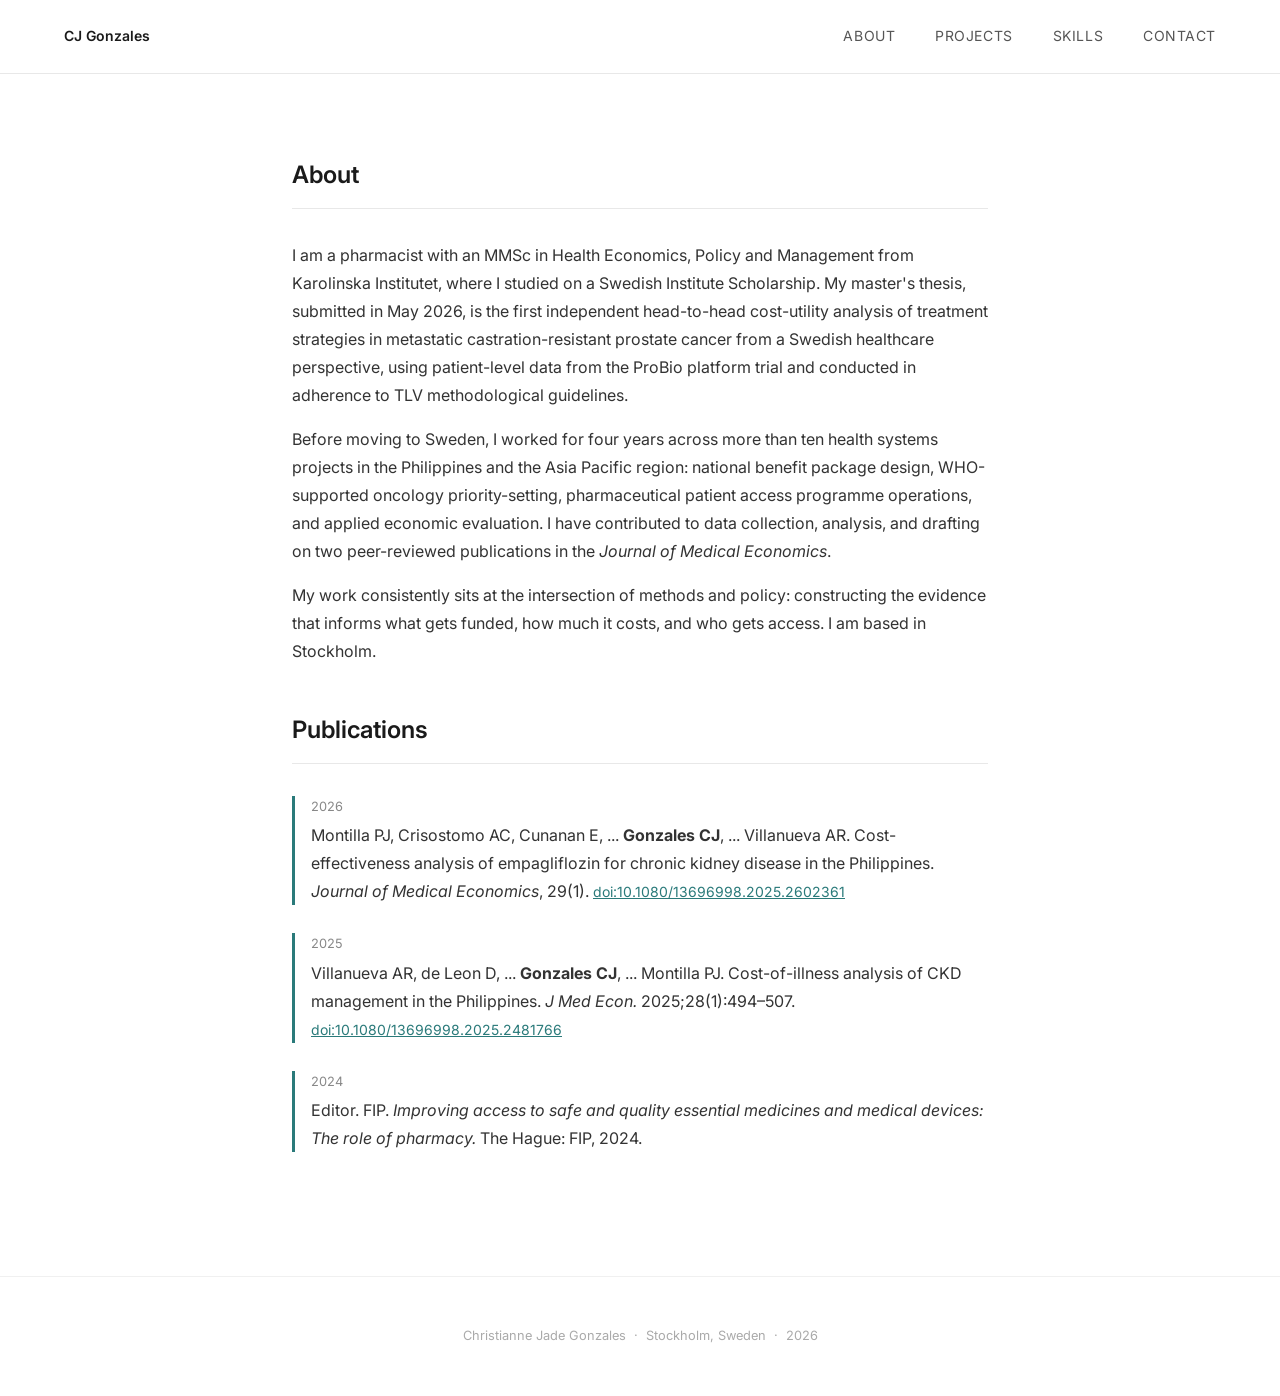
==== about.html @ 156e4b8c "Add files via upload" ====
<!DOCTYPE html>
<html lang="en">
<head>
  <meta charset="UTF-8">
  <meta name="viewport" content="width=device-width, initial-scale=1.0">
  <title>About | Christianne Jade Gonzales</title>
  <link rel="stylesheet" href="style.css">
  <link href="https://fonts.googleapis.com/css2?family=Inter:wght@300;400;600&display=swap" rel="stylesheet">
</head>
<body>

<nav>
  <a href="index.html" class="site-name">CJ Gonzales</a>
  <a href="about.html">About</a>
  <a href="projects.html">Projects</a>
  <a href="skills.html">Skills</a>
  <a href="contact.html">Contact</a>
</nav>

<main>
  <h2>About</h2>

  <p>
    I am a pharmacist with an MMSc in Health Economics, Policy and Management
    from Karolinska Institutet, where I studied on a Swedish Institute Scholarship.
    My master's thesis, submitted in May 2026, is the first independent head-to-head
    cost-utility analysis of treatment strategies in metastatic castration-resistant
    prostate cancer from a Swedish healthcare perspective, using patient-level data
    from the ProBio platform trial and conducted in adherence to TLV methodological
    guidelines.
  </p>

  <p>
    Before moving to Sweden, I worked for four years across more than ten health
    systems projects in the Philippines and the Asia Pacific region: national benefit
    package design, WHO-supported oncology priority-setting, pharmaceutical patient
    access programme operations, and applied economic evaluation. I have contributed
    to data collection, analysis, and drafting on two peer-reviewed publications in
    the <em>Journal of Medical Economics</em>.
  </p>

  <p>
    My work consistently sits at the intersection of methods and policy: constructing
    the evidence that informs what gets funded, how much it costs, and who gets access.
    I am based in Stockholm.
  </p>

  <br>

  <h2>Publications</h2>

  <div class="pub-card">
    <p class="pub-year">2026</p>
    <p>Montilla PJ, Crisostomo AC, Cunanan E, ... <strong>Gonzales CJ</strong>,
    ... Villanueva AR. Cost-effectiveness analysis of empagliflozin for chronic
    kidney disease in the Philippines. <em>Journal of Medical Economics</em>, 29(1).
    <a href="https://doi.org/10.1080/13696998.2025.2602361" target="_blank">
    doi:10.1080/13696998.2025.2602361</a></p>
  </div>

  <div class="pub-card">
    <p class="pub-year">2025</p>
    <p>Villanueva AR, de Leon D, ... <strong>Gonzales CJ</strong>, ... Montilla PJ.
    Cost-of-illness analysis of CKD management in the Philippines.
    <em>J Med Econ.</em> 2025;28(1):494–507.
    <a href="https://doi.org/10.1080/13696998.2025.2481766" target="_blank">
    doi:10.1080/13696998.2025.2481766</a></p>
  </div>

  <div class="pub-card">
    <p class="pub-year">2024</p>
    <p>Editor. FIP. <em>Improving access to safe and quality essential medicines
    and medical devices: The role of pharmacy.</em> The Hague: FIP, 2024.</p>
  </div>

</main>

<footer>
  Christianne Jade Gonzales &nbsp;·&nbsp; Stockholm, Sweden &nbsp;·&nbsp; 2026
</footer>

</body>
</html>
---- style.css ----
* {
  margin: 0;
  padding: 0;
  box-sizing: border-box;
}

body {
  font-family: 'Inter', sans-serif;
  font-size: 16px;
  color: #1a1a1a;
  background: #ffffff;
  line-height: 1.75;
}

nav {
  display: flex;
  gap: 2.5rem;
  padding: 1.5rem 4rem;
  border-bottom: 1px solid #e8e8e8;
  position: sticky;
  top: 0;
  background: #ffffff;
  z-index: 100;
}

nav a {
  text-decoration: none;
  color: #555;
  font-size: 0.875rem;
  letter-spacing: 0.04em;
  text-transform: uppercase;
}

nav a:hover { color: #2a7a7a; }

nav .site-name {
  margin-right: auto;
  font-weight: 600;
  color: #1a1a1a;
  text-transform: none;
  letter-spacing: 0;
}

main {
  max-width: 760px;
  margin: 0 auto;
  padding: 5rem 2rem 6rem;
}

.hero h1 {
  font-size: 2.6rem;
  font-weight: 600;
  line-height: 1.2;
  margin-bottom: 0.75rem;
}

.hero .role {
  color: #2a7a7a;
  font-size: 1.1rem;
  margin-bottom: 1.5rem;
}

.hero .pitch {
  color: #444;
  max-width: 580px;
  margin-bottom: 2.5rem;
  font-size: 1rem;
}

.btn-group {
  display: flex;
  gap: 1rem;
  flex-wrap: wrap;
}

.btn {
  padding: 0.75rem 1.75rem;
  background: #2a7a7a;
  color: white;
  text-decoration: none;
  font-size: 0.875rem;
  border-radius: 3px;
  display: inline-block;
}

.btn.outline {
  background: transparent;
  color: #2a7a7a;
  border: 1px solid #2a7a7a;
}

.btn:hover { background: #1f5f5f; color: white; }
.btn.outline:hover { background: #f0f9f9; }

h2 {
  font-size: 1.5rem;
  font-weight: 600;
  margin-bottom: 2rem;
  padding-bottom: 0.75rem;
  border-bottom: 1px solid #e8e8e8;
}

h3 {
  font-size: 1.05rem;
  font-weight: 600;
  margin-bottom: 0.4rem;
  margin-top: 1.5rem;
}

p {
  margin-bottom: 1rem;
  color: #333;
}

.tag {
  display: inline-block;
  font-size: 0.72rem;
  background: #f0f7f7;
  color: #2a7a7a;
  padding: 0.2rem 0.65rem;
  border-radius: 3px;
  margin-right: 0.4rem;
  margin-bottom: 0.75rem;
  letter-spacing: 0.02em;
}

.project-card {
  margin-bottom: 3rem;
  padding-bottom: 3rem;
  border-bottom: 1px solid #f0f0f0;
}

.project-card:last-child { border-bottom: none; }

.project-meta {
  font-size: 0.82rem;
  color: #888;
  margin-bottom: 0.5rem;
}

.project-link {
  font-size: 0.875rem;
  color: #2a7a7a;
  text-decoration: none;
  display: inline-block;
  margin-top: 0.75rem;
}

.project-link:hover { text-decoration: underline; }

.skills-group {
  margin-bottom: 2rem;
}

.skills-group h3 {
  font-size: 0.875rem;
  text-transform: uppercase;
  letter-spacing: 0.06em;
  color: #888;
  margin-bottom: 0.75rem;
  margin-top: 0;
}

.skills-group ul {
  list-style: none;
  padding: 0;
}

.skills-group ul li {
  padding: 0.4rem 0;
  border-bottom: 1px solid #f5f5f5;
  font-size: 0.95rem;
  color: #333;
}

.pub-card {
  margin-bottom: 1.75rem;
  padding-left: 1rem;
  border-left: 3px solid #2a7a7a;
}

.pub-card .pub-year {
  font-size: 0.8rem;
  color: #888;
  margin-bottom: 0.2rem;
}

.pub-card a { color: #2a7a7a; font-size: 0.875rem; }

footer {
  text-align: center;
  padding: 3rem 2rem;
  font-size: 0.8rem;
  color: #aaa;
  border-top: 1px solid #f0f0f0;
}
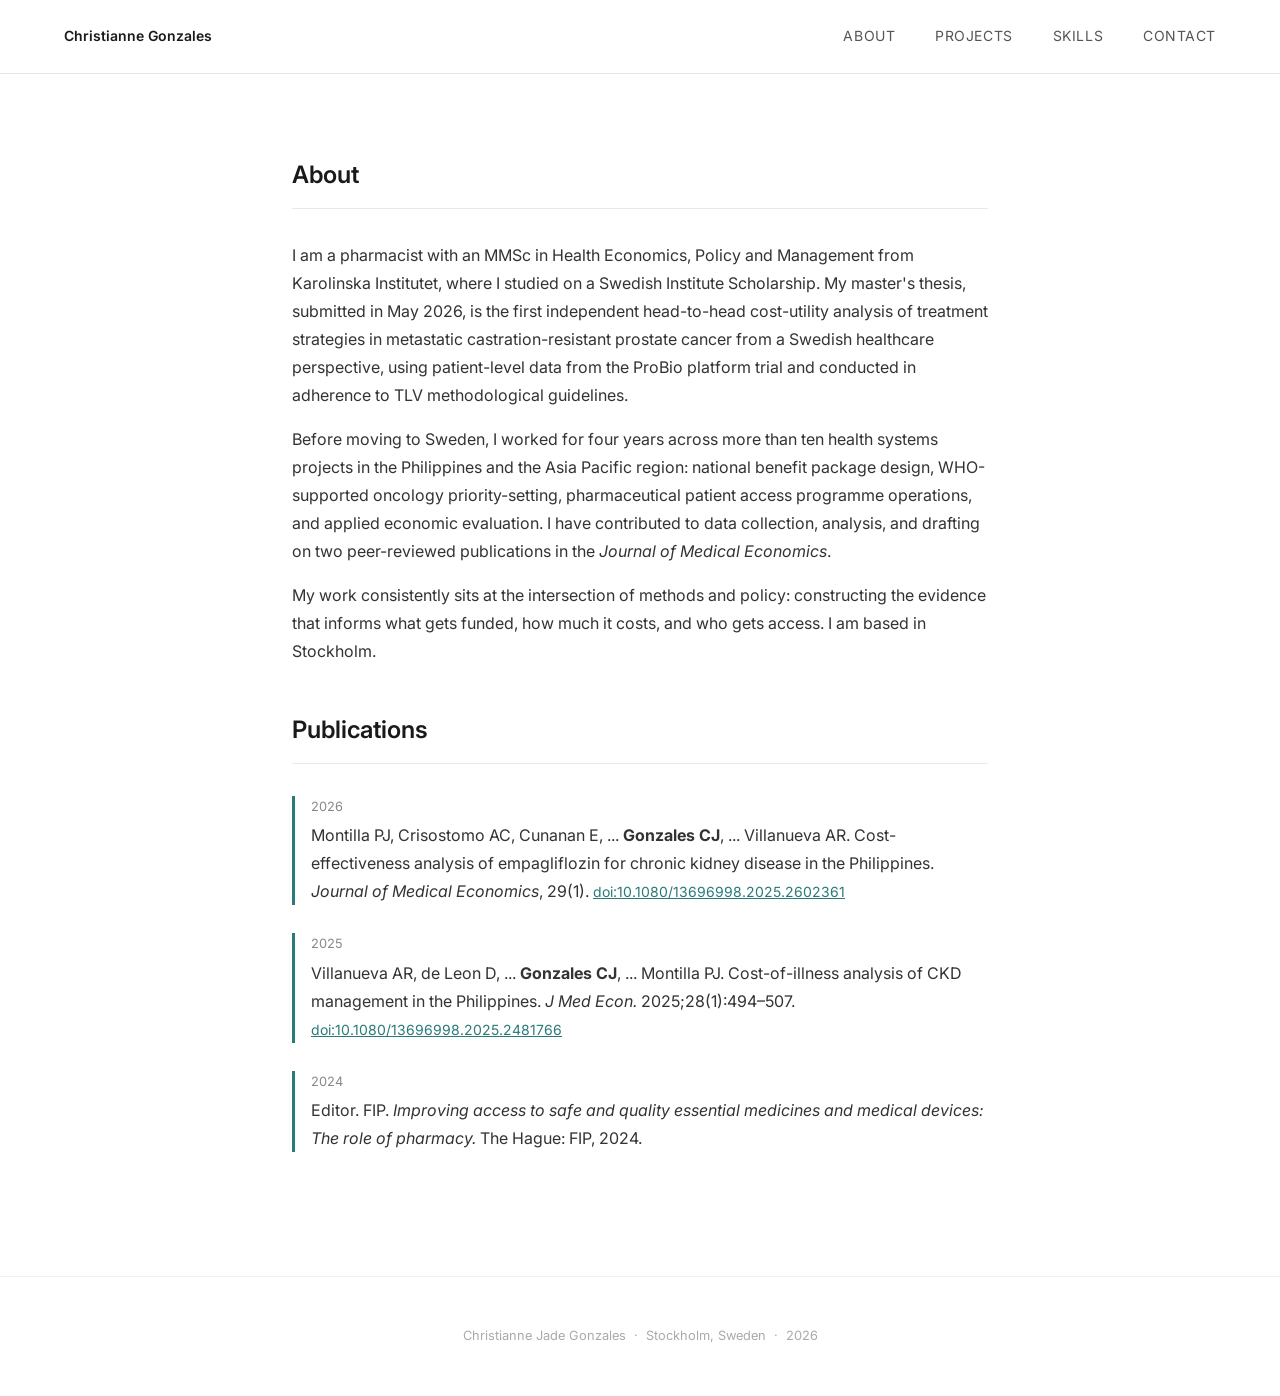
==== commit 23b5bf62: "Update about.html" ====
--- a/about.html
+++ b/about.html
@@ -10,7 +10,7 @@
 <body>
 
 <nav>
-  <a href="index.html" class="site-name">CJ Gonzales</a>
+  <a href="index.html" class="site-name">Christianne Gonzales</a>
   <a href="about.html">About</a>
   <a href="projects.html">Projects</a>
   <a href="skills.html">Skills</a>
@@ -80,4 +80,4 @@
 </footer>
 
 </body>
-</html>+</html>
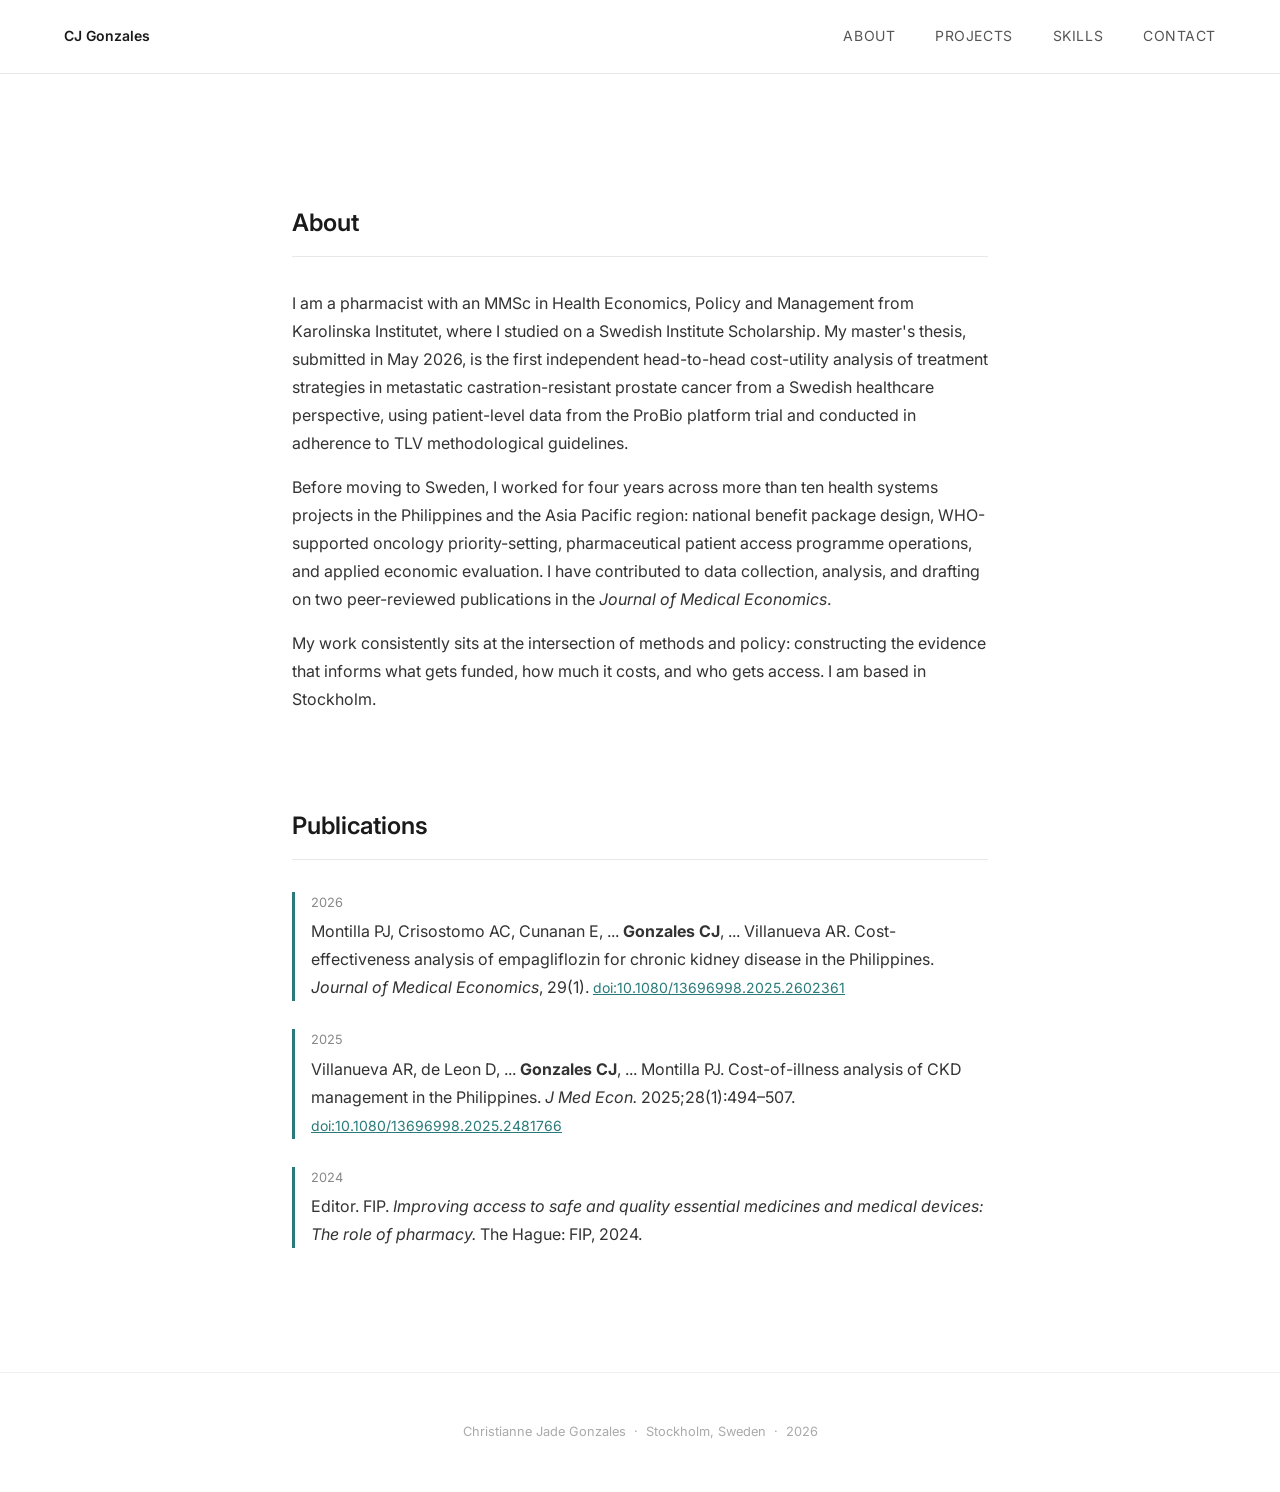
==== commit a7ca25a9: "May 9 upload" ====
--- a/about.html
+++ b/about.html
@@ -10,7 +10,7 @@
 <body>
 
 <nav>
-  <a href="index.html" class="site-name">Christianne Gonzales</a>
+  <a href="index.html" class="site-name">CJ Gonzales</a>
   <a href="about.html">About</a>
   <a href="projects.html">Projects</a>
   <a href="skills.html">Skills</a>
@@ -80,4 +80,4 @@
 </footer>
 
 </body>
-</html>
+</html>
--- a/style.css
+++ b/style.css
@@ -47,6 +47,30 @@
   padding: 5rem 2rem 6rem;
 }
 
+.hero {
+  margin-bottom: 4rem;
+}
+
+.hero-inner {
+  display: flex;
+  align-items: flex-start;
+  gap: 2.5rem;
+  margin-bottom: 1rem;
+}
+
+.profile-photo {
+  width: 140px;
+  height: 140px;
+  border-radius: 50%;
+  object-fit: cover;
+  flex-shrink: 0;
+  margin-top: 0.5rem;
+}
+
+.hero-text {
+  flex: 1;
+}
+
 .hero h1 {
   font-size: 2.6rem;
   font-weight: 600;
@@ -96,6 +120,7 @@
   font-size: 1.5rem;
   font-weight: 600;
   margin-bottom: 2rem;
+  margin-top: 3rem;
   padding-bottom: 0.75rem;
   border-bottom: 1px solid #e8e8e8;
 }
@@ -193,4 +218,59 @@
   font-size: 0.8rem;
   color: #aaa;
   border-top: 1px solid #f0f0f0;
+}
+
+@media (max-width: 600px) {
+
+  nav {
+    padding: 1rem 1.5rem;
+    gap: 1.25rem;
+    flex-wrap: wrap;
+  }
+
+  nav .site-name {
+    width: 100%;
+    margin-bottom: 0.25rem;
+  }
+
+  main {
+    padding: 3rem 1.25rem 4rem;
+  }
+
+  .hero-inner {
+    flex-direction: column;
+    align-items: center;
+    text-align: center;
+  }
+
+  .profile-photo {
+    width: 110px;
+    height: 110px;
+  }
+
+  .hero h1 {
+    font-size: 1.8rem;
+  }
+
+  .hero .role {
+    font-size: 1rem;
+  }
+
+  .btn-group {
+    flex-direction: column;
+    align-items: center;
+  }
+
+  .btn {
+    text-align: center;
+  }
+
+  h2 {
+    font-size: 1.25rem;
+  }
+
+  h3 {
+    font-size: 1rem;
+  }
+
 }
